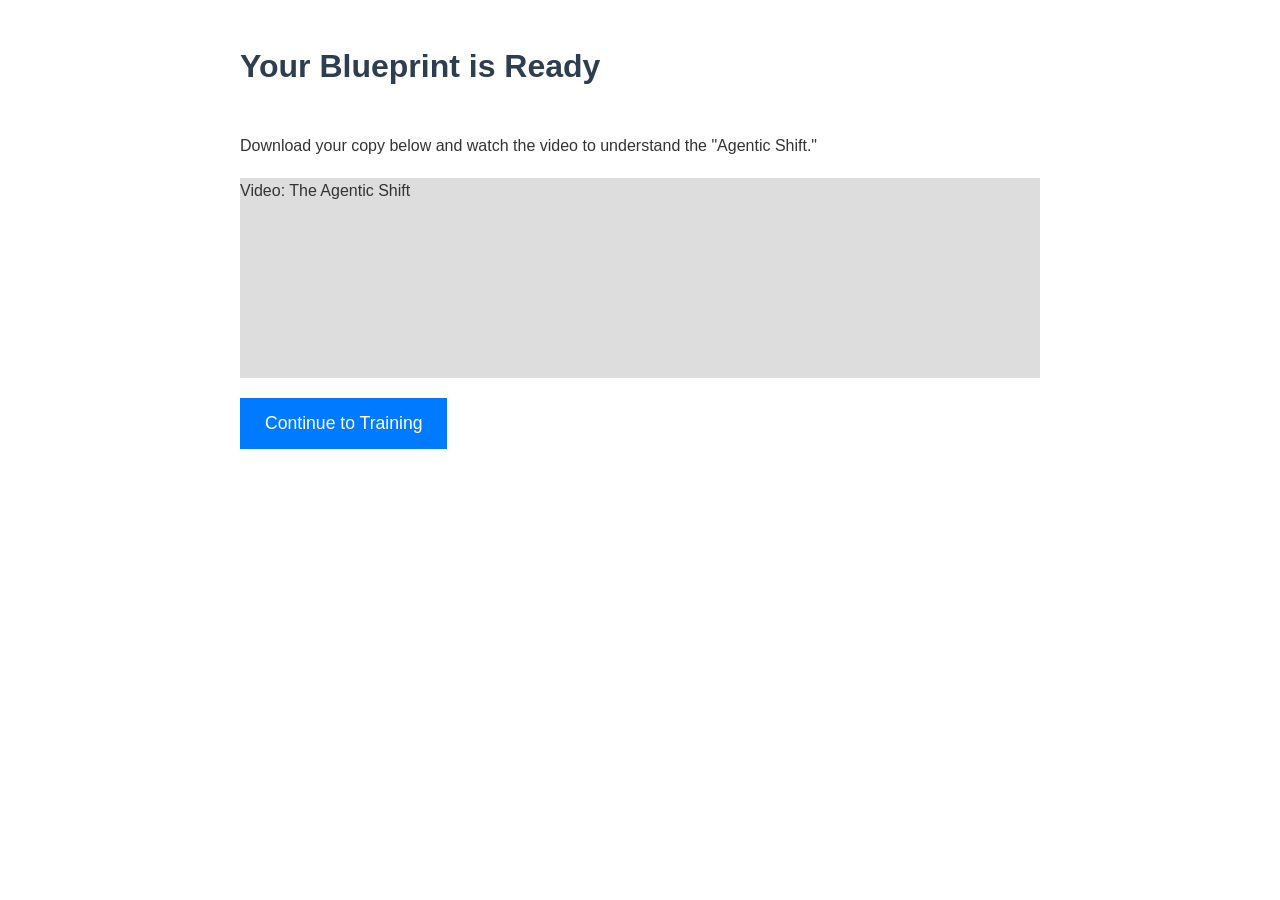
==== bridge.html @ 129f05c4 "Create bridge.html" ====
<!DOCTYPE html>
<html lang="en">
<head>
    <meta charset="UTF-8">
    <link rel="stylesheet" href="style.css">
    <title>Your Blueprint | The System Builder</title>
</head>
<body>
    <header>
        <h1>Your Blueprint is Ready</h1>
    </header>
    <main>
        <section>
            <p>Download your copy below and watch the video to understand the "Agentic Shift."</p>
            <!-- Placeholder for your video -->
            <div class="video-placeholder" style="background:#ddd; height:200px; margin:20px 0;">Video: The Agentic Shift</div>
            <button onclick="window.location.href='conversion.html'">Continue to Training</button>
        </section>
    </main>
</body>
</html>
---- style.css ----
body {
    font-family: sans-serif;
    line-height: 1.6;
    max-width: 800px;
    margin: 0 auto;
    padding: 20px;
    color: #333;
}

header, section {
    margin-bottom: 40px;
}

h1 { color: #2c3e50; }

button {
    background-color: #007bff;
    color: white;
    padding: 15px 25px;
    border: none;
    cursor: pointer;
    font-size: 1.1rem;
}

button:hover { background-color: #0056b3; }
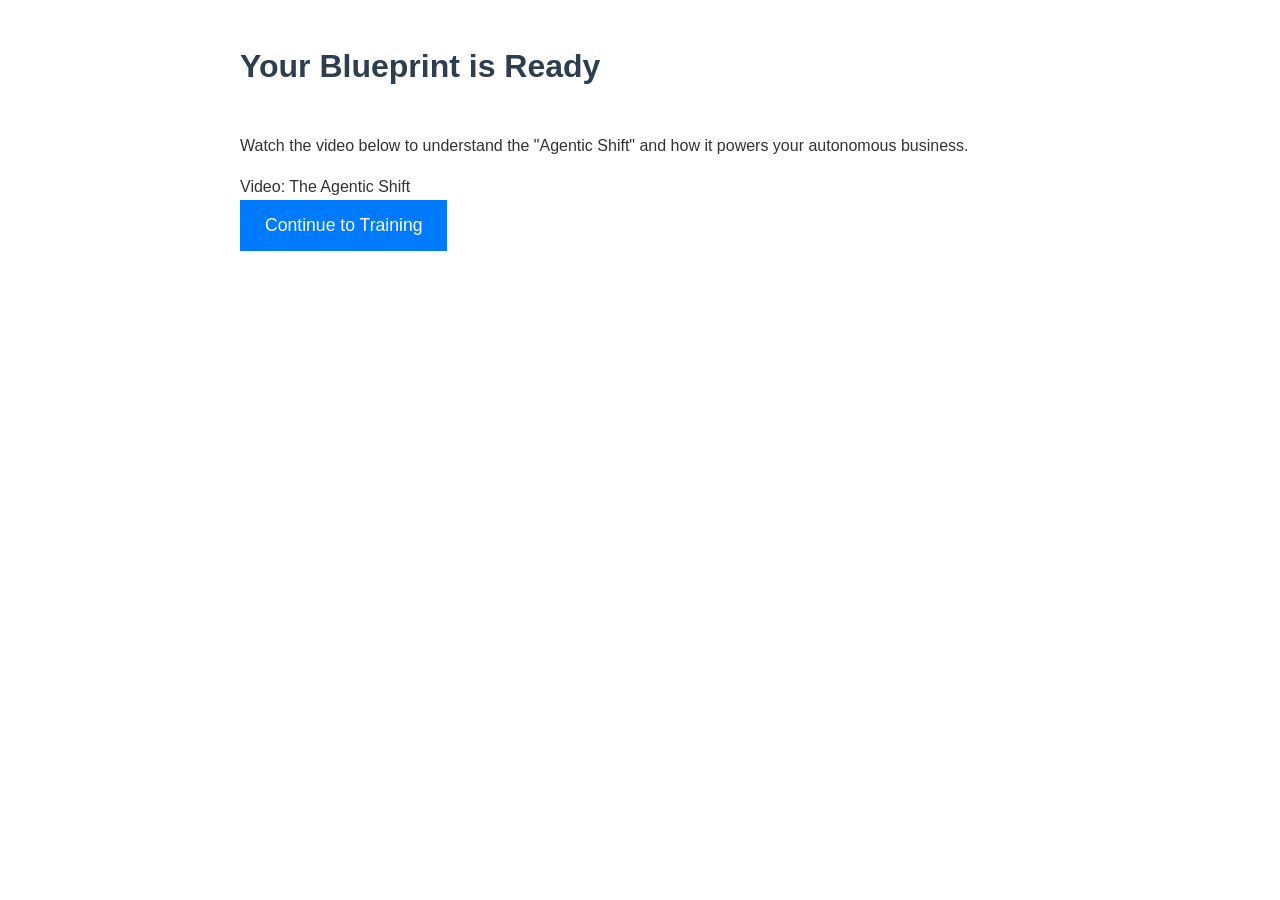
==== commit 24bcbdd5: "Update bridge.html" ====
--- a/bridge.html
+++ b/bridge.html
@@ -11,9 +11,8 @@
     </header>
     <main>
         <section>
-            <p>Download your copy below and watch the video to understand the "Agentic Shift."</p>
-            <!-- Placeholder for your video -->
-            <div class="video-placeholder" style="background:#ddd; height:200px; margin:20px 0;">Video: The Agentic Shift</div>
+            <p>Watch the video below to understand the "Agentic Shift" and how it powers your autonomous business.</p>
+            <div class="video-placeholder">Video: The Agentic Shift</div>
             <button onclick="window.location.href='conversion.html'">Continue to Training</button>
         </section>
     </main>
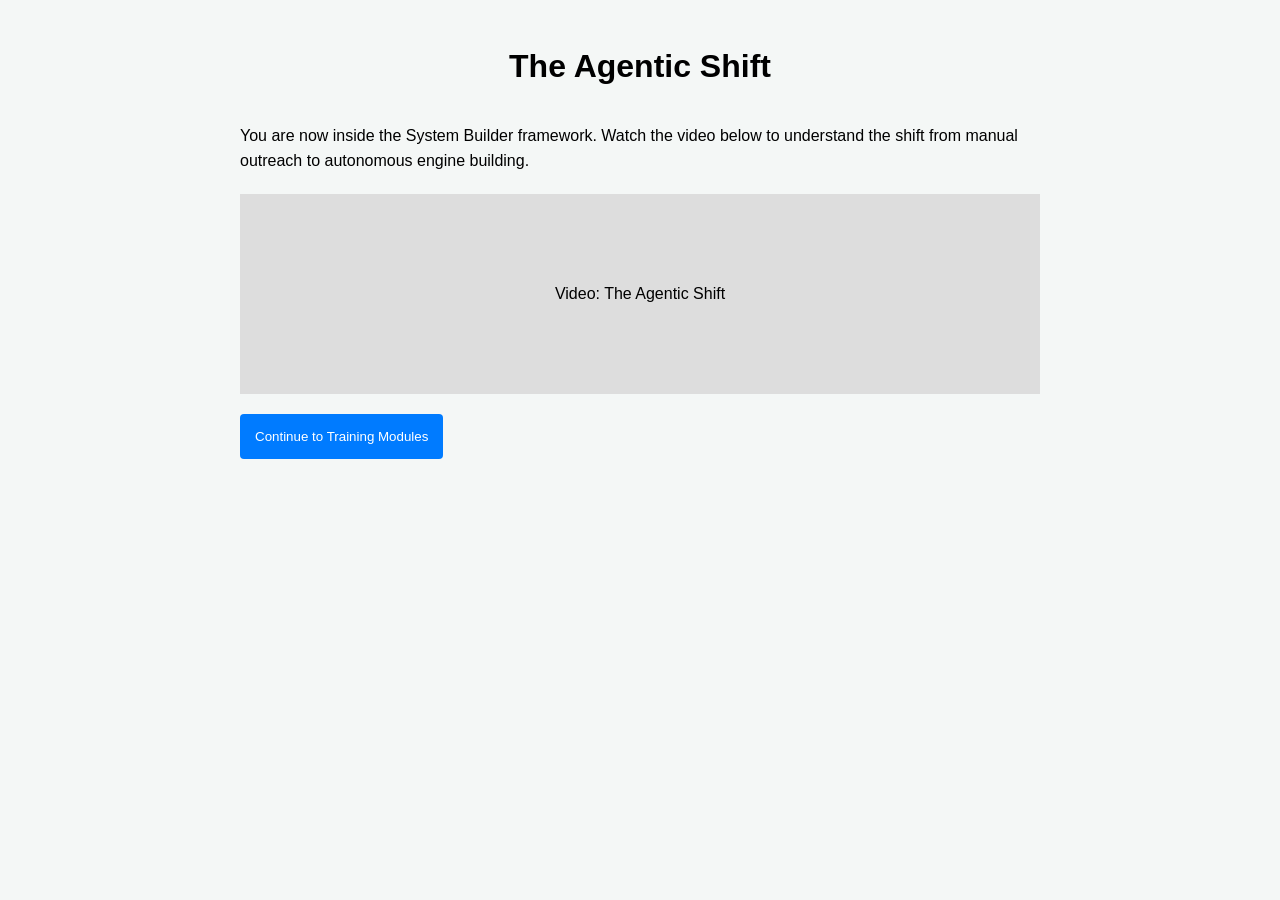
==== commit 1d25a59b: "Update bridge.html" ====
--- a/bridge.html
+++ b/bridge.html
@@ -3,17 +3,17 @@
 <head>
     <meta charset="UTF-8">
     <link rel="stylesheet" href="style.css">
-    <title>Your Blueprint | The System Builder</title>
+    <title>The Agentic Shift | The System Builder</title>
 </head>
 <body>
     <header>
-        <h1>Your Blueprint is Ready</h1>
+        <h1>The Agentic Shift</h1>
     </header>
     <main>
         <section>
-            <p>Watch the video below to understand the "Agentic Shift" and how it powers your autonomous business.</p>
+            <p>You are now inside the System Builder framework. Watch the video below to understand the shift from manual outreach to autonomous engine building.</p>
             <div class="video-placeholder">Video: The Agentic Shift</div>
-            <button onclick="window.location.href='conversion.html'">Continue to Training</button>
+            <button onclick="window.location.href='conversion.html'">Continue to Training Modules</button>
         </section>
     </main>
 </body>
--- a/style.css
+++ b/style.css
@@ -1,25 +1,6 @@
-body {
-    font-family: sans-serif;
-    line-height: 1.6;
-    max-width: 800px;
-    margin: 0 auto;
-    padding: 20px;
-    color: #333;
-}
-
-header, section {
-    margin-bottom: 40px;
-}
-
-h1 { color: #2c3e50; }
-
-button {
-    background-color: #007bff;
-    color: white;
-    padding: 15px 25px;
-    border: none;
-    cursor: pointer;
-    font-size: 1.1rem;
-}
-
-button:hover { background-color: #0056b3; }
+body { font-family: sans-serif; line-height: 1.6; max-width: 800px; margin: 0 auto; padding: 20px; background: #f4f7f6; }
+header { text-align: center; margin-bottom: 30px; }
+#lead-form { display: flex; flex-direction: column; gap: 10px; background: #fff; padding: 20px; border-radius: 8px; }
+input { padding: 12px; border: 1px solid #ccc; border-radius: 4px; }
+button { background: #007bff; color: white; padding: 15px; border: none; border-radius: 4px; cursor: pointer; }
+.video-placeholder { background: #ddd; height: 200px; margin: 20px 0; display: flex; align-items: center; justify-content: center; }
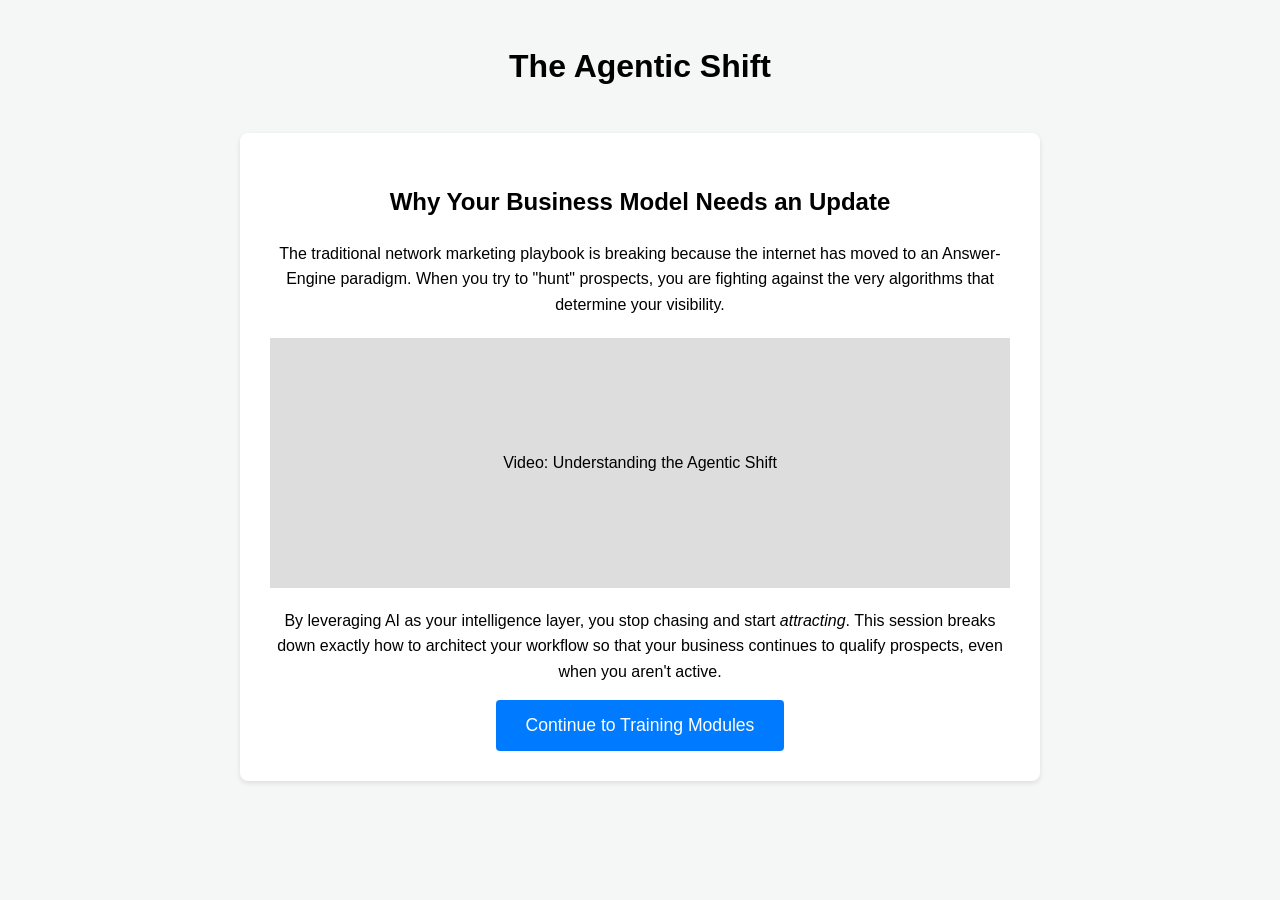
==== commit ed0ddb96: "Update bridge.html" ====
--- a/bridge.html
+++ b/bridge.html
@@ -6,15 +6,21 @@
     <title>The Agentic Shift | The System Builder</title>
 </head>
 <body>
-    <header>
-        <h1>The Agentic Shift</h1>
-    </header>
-    <main>
-        <section>
-            <p>You are now inside the System Builder framework. Watch the video below to understand the shift from manual outreach to autonomous engine building.</p>
-            <div class="video-placeholder">Video: The Agentic Shift</div>
+    <div class="container">
+        <header>
+            <h1>The Agentic Shift</h1>
+        </header>
+        
+        <section class="card">
+            <h2>Why Your Business Model Needs an Update</h2>
+            <p>The traditional network marketing playbook is breaking because the internet has moved to an Answer-Engine paradigm. When you try to "hunt" prospects, you are fighting against the very algorithms that determine your visibility.</p>
+            
+            <div class="video-placeholder">Video: Understanding the Agentic Shift</div>
+            
+            <p>By leveraging AI as your intelligence layer, you stop chasing and start <em>attracting</em>. This session breaks down exactly how to architect your workflow so that your business continues to qualify prospects, even when you aren't active.</p>
+            
             <button onclick="window.location.href='conversion.html'">Continue to Training Modules</button>
         </section>
-    </main>
+    </div>
 </body>
 </html>
--- a/style.css
+++ b/style.css
@@ -1,6 +1,5 @@
 body { font-family: sans-serif; line-height: 1.6; max-width: 800px; margin: 0 auto; padding: 20px; background: #f4f7f6; }
-header { text-align: center; margin-bottom: 30px; }
-#lead-form { display: flex; flex-direction: column; gap: 10px; background: #fff; padding: 20px; border-radius: 8px; }
-input { padding: 12px; border: 1px solid #ccc; border-radius: 4px; }
-button { background: #007bff; color: white; padding: 15px; border: none; border-radius: 4px; cursor: pointer; }
-.video-placeholder { background: #ddd; height: 200px; margin: 20px 0; display: flex; align-items: center; justify-content: center; }
+header { text-align: center; margin-bottom: 40px; }
+section { background: #fff; padding: 30px; border-radius: 8px; box-shadow: 0 2px 5px rgba(0,0,0,0.1); text-align: center; }
+button { background: #007bff; color: white; padding: 15px 30px; border: none; border-radius: 4px; cursor: pointer; font-size: 1.1rem; }
+.video-placeholder { background: #ddd; height: 250px; margin: 20px 0; display: flex; align-items: center; justify-content: center; }
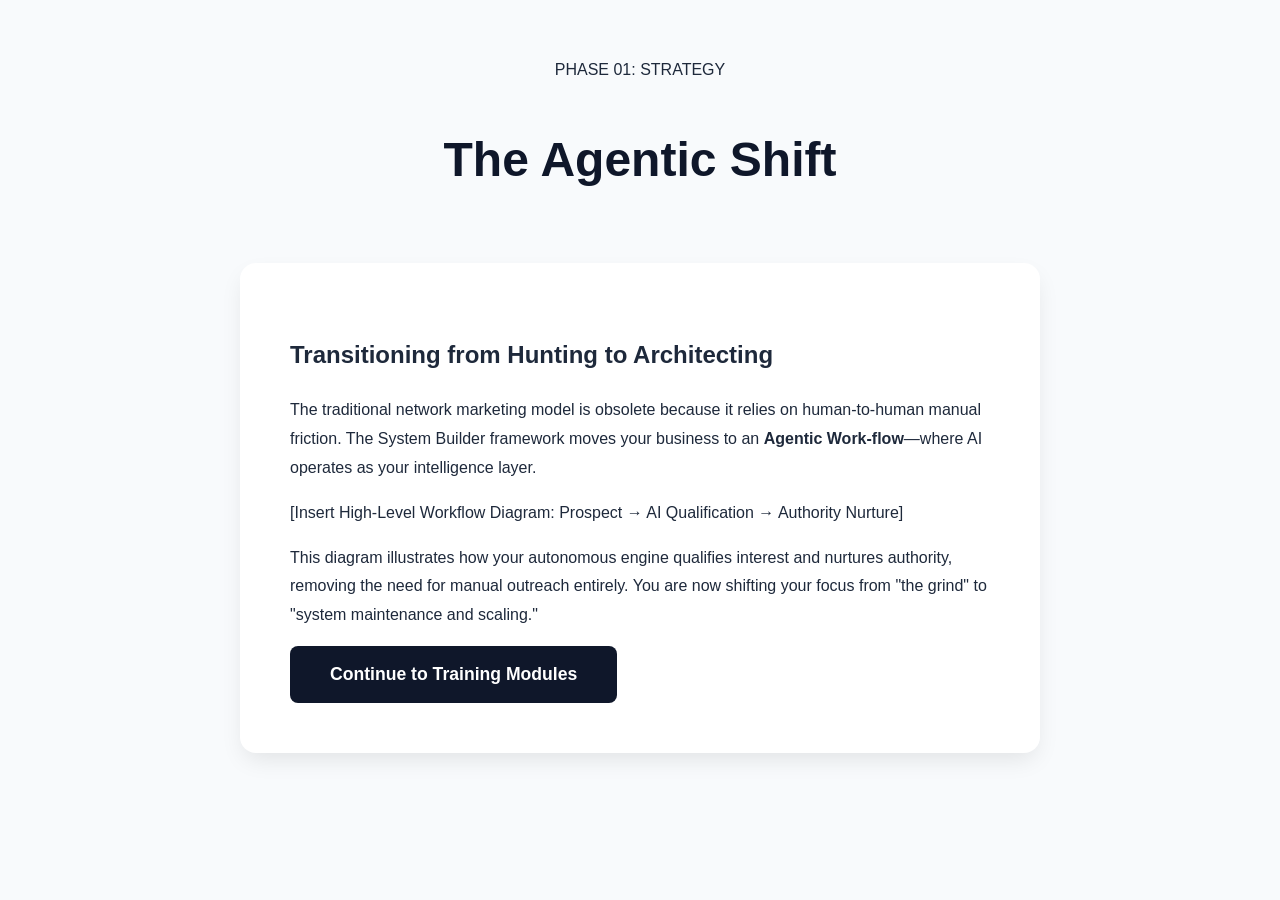
==== commit 40ae7075: "Update bridge.html" ====
--- a/bridge.html
+++ b/bridge.html
@@ -8,16 +8,20 @@
 <body>
     <div class="container">
         <header>
+            <p class="overline">PHASE 01: STRATEGY</p>
             <h1>The Agentic Shift</h1>
         </header>
         
         <section class="card">
-            <h2>Why Your Business Model Needs an Update</h2>
-            <p>The traditional network marketing playbook is breaking because the internet has moved to an Answer-Engine paradigm. When you try to "hunt" prospects, you are fighting against the very algorithms that determine your visibility.</p>
+            <h2>Transitioning from Hunting to Architecting</h2>
+            <p>The traditional network marketing model is obsolete because it relies on human-to-human manual friction. The System Builder framework moves your business to an <strong>Agentic Work-flow</strong>—where AI operates as your intelligence layer.</p>
             
-            <div class="video-placeholder">Video: Understanding the Agentic Shift</div>
+            <!-- Professional Diagram Placeholder -->
+            <div class="diagram-placeholder">
+                [Insert High-Level Workflow Diagram: Prospect → AI Qualification → Authority Nurture]
+            </div>
             
-            <p>By leveraging AI as your intelligence layer, you stop chasing and start <em>attracting</em>. This session breaks down exactly how to architect your workflow so that your business continues to qualify prospects, even when you aren't active.</p>
+            <p>This diagram illustrates how your autonomous engine qualifies interest and nurtures authority, removing the need for manual outreach entirely. You are now shifting your focus from "the grind" to "system maintenance and scaling."</p>
             
             <button onclick="window.location.href='conversion.html'">Continue to Training Modules</button>
         </section>
--- a/style.css
+++ b/style.css
@@ -1,5 +1,43 @@
-body { font-family: sans-serif; line-height: 1.6; max-width: 800px; margin: 0 auto; padding: 20px; background: #f4f7f6; }
-header { text-align: center; margin-bottom: 40px; }
-section { background: #fff; padding: 30px; border-radius: 8px; box-shadow: 0 2px 5px rgba(0,0,0,0.1); text-align: center; }
-button { background: #007bff; color: white; padding: 15px 30px; border: none; border-radius: 4px; cursor: pointer; font-size: 1.1rem; }
-.video-placeholder { background: #ddd; height: 250px; margin: 20px 0; display: flex; align-items: center; justify-content: center; }
+body { 
+    font-family: 'Inter', sans-serif; 
+    line-height: 1.8; 
+    background-color: #f8fafc; 
+    color: #1e293b; 
+    margin: 0; 
+    padding: 40px 20px; 
+}
+.container { max-width: 800px; margin: 0 auto; }
+header { text-align: center; margin-bottom: 60px; }
+h1 { font-size: 3rem; color: #0f172a; margin-bottom: 10px; }
+.subtitle { font-size: 1.25rem; color: #64748b; }
+.card { 
+    background: #ffffff; 
+    padding: 50px; 
+    border-radius: 16px; 
+    box-shadow: 0 10px 25px -5px rgba(0, 0, 0, 0.1); 
+}
+button { 
+    background: #0f172a; 
+    color: #ffffff; 
+    padding: 18px 40px; 
+    border: none; 
+    border-radius: 8px; 
+    cursor: pointer; 
+    font-size: 1.1rem; 
+    font-weight: 600;
+    transition: background 0.3s ease;
+}
+button:hover { background: #334155; }
+.video-placeholder { 
+    background: #e2e8f0; 
+    height: 300px; 
+    margin: 30px 0; 
+    display: flex; 
+    align-items: center; 
+    justify-content: center; 
+    border-radius: 12px;
+    font-weight: bold;
+    color: #94a3b8;
+}
+ul { margin: 30px 0; padding-left: 20px; }
+li { margin-bottom: 15px; }
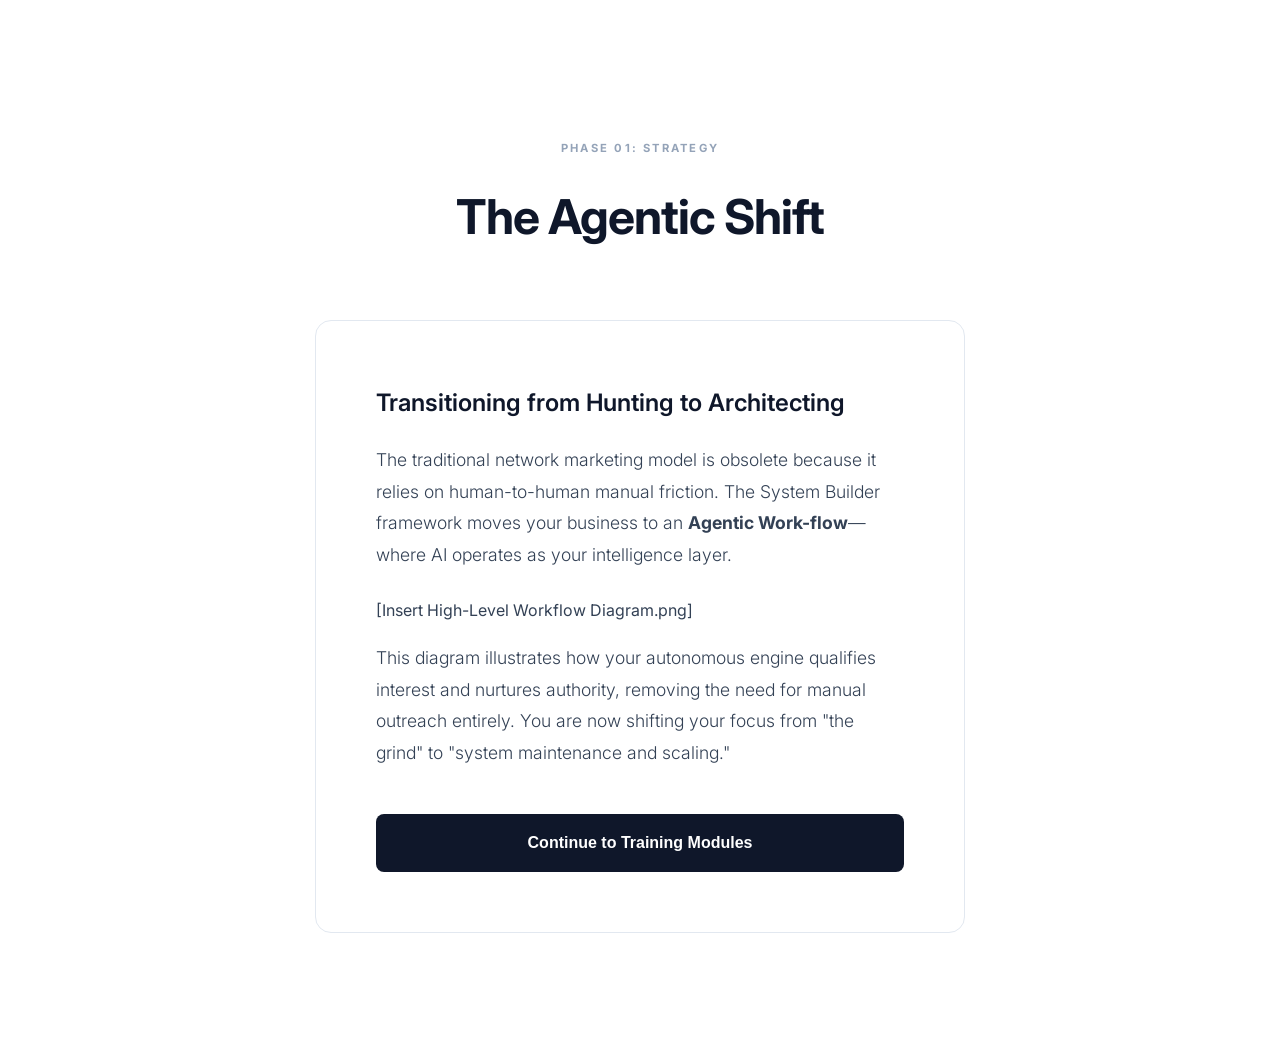
==== commit 5b7a0c4c: "Update bridge.html" ====
--- a/bridge.html
+++ b/bridge.html
@@ -18,7 +18,7 @@
             
             <!-- Professional Diagram Placeholder -->
             <div class="diagram-placeholder">
-                [Insert High-Level Workflow Diagram: Prospect → AI Qualification → Authority Nurture]
+                [Insert High-Level Workflow Diagram.png]
             </div>
             
             <p>This diagram illustrates how your autonomous engine qualifies interest and nurtures authority, removing the need for manual outreach entirely. You are now shifting your focus from "the grind" to "system maintenance and scaling."</p>
--- a/style.css
+++ b/style.css
@@ -1,43 +1,111 @@
+/* --- FOUNDATION --- */
+@import url('https://fonts.googleapis.com/css2?family=Inter:wght@300;400;600;700&display=swap');
+
 body { 
-    font-family: 'Inter', sans-serif; 
+    font-family: 'Inter', -apple-system, BlinkMacSystemFont, sans-serif; 
     line-height: 1.8; 
-    background-color: #f8fafc; 
-    color: #1e293b; 
+    background-color: #ffffff; /* Pure White Background */ 
+    color: #334155; /* Slate Gray Text for readability */
     margin: 0; 
-    padding: 40px 20px; 
+    padding: 80px 20px; /* Generous top/bottom padding for breathing room */
+    display: flex;
+    justify-content: center;
+    align-items: center;
+    min-height: 100vh;
 }
-.container { max-width: 800px; margin: 0 auto; }
-header { text-align: center; margin-bottom: 60px; }
-h1 { font-size: 3rem; color: #0f172a; margin-bottom: 10px; }
-.subtitle { font-size: 1.25rem; color: #64748b; }
+
+.container { 
+    max-width: 650px; /* Narrower measure for a professional, editorial feel */
+    width: 100%;
+}
+
+/* --- TYPOGRAPHY & HEADER --- */
+header { 
+    text-align: center; 
+    margin-bottom: 60px; 
+}
+
+.overline { 
+    text-transform: uppercase; 
+    letter-spacing: 0.2em; 
+    font-size: 0.7rem; 
+    font-weight: 700; 
+    color: #94a3b8; /* Lighter gray for the overline */ 
+    margin-bottom: 15px; 
+}
+
+h1 { 
+    font-size: 3rem; 
+    color: #0f172a; /* Almost black for strong title hierarchy */
+    margin: 0; 
+    font-weight: 700;
+    letter-spacing: -0.02em;
+}
+
+h2 {
+    color: #0f172a;
+    font-weight: 600;
+    margin-top: 0;
+    font-size: 1.5rem;
+}
+
+p {
+    margin-bottom: 25px;
+    font-weight: 300; /* Lighter font weight for body text adds elegance */
+    font-size: 1.1rem;
+}
+
+/* --- CARDS & CONTAINERS --- */
 .card { 
-    background: #ffffff; 
-    padding: 50px; 
+    background: #ffffff;
+    border: 1px solid #e2e8f0; /* Subtle border instead of harsh shadows */
+    padding: 60px; 
     border-radius: 16px; 
-    box-shadow: 0 10px 25px -5px rgba(0, 0, 0, 0.1); 
 }
+
+/* --- BUTTONS --- */
 button { 
     background: #0f172a; 
     color: #ffffff; 
-    padding: 18px 40px; 
+    padding: 20px 40px; 
     border: none; 
     border-radius: 8px; 
     cursor: pointer; 
-    font-size: 1.1rem; 
+    font-size: 1rem; 
     font-weight: 600;
-    transition: background 0.3s ease;
+    width: 100%;
+    transition: background-color 0.2s ease;
+    margin-top: 20px;
 }
-button:hover { background: #334155; }
-.video-placeholder { 
-    background: #e2e8f0; 
-    height: 300px; 
+
+button:hover { 
+    background-color: #334155; 
+}
+
+/* --- LISTS --- */
+ul { 
     margin: 30px 0; 
-    display: flex; 
-    align-items: center; 
-    justify-content: center; 
+    padding-left: 20px; 
+    color: #334155;
+}
+
+li { 
+    margin-bottom: 18px; 
+    font-size: 1.1rem;
+    font-weight: 300;
+}
+
+/* --- DIAGRAM/IMAGE AREA --- */
+.diagram-container {
+    margin: 40px 0;
     border-radius: 12px;
-    font-weight: bold;
-    color: #94a3b8;
+    overflow: hidden; /* Ensures image fits radius */
+    border: 1px solid #e2e8f0;
 }
-ul { margin: 30px 0; padding-left: 20px; }
-li { margin-bottom: 15px; }
+
+/* --- MOBILE RESPONSIVENESS --- */
+@media (max-width: 600px) {
+    body { padding: 40px 20px; }
+    .card { padding: 30px; }
+    h1 { font-size: 2.2rem; }
+}
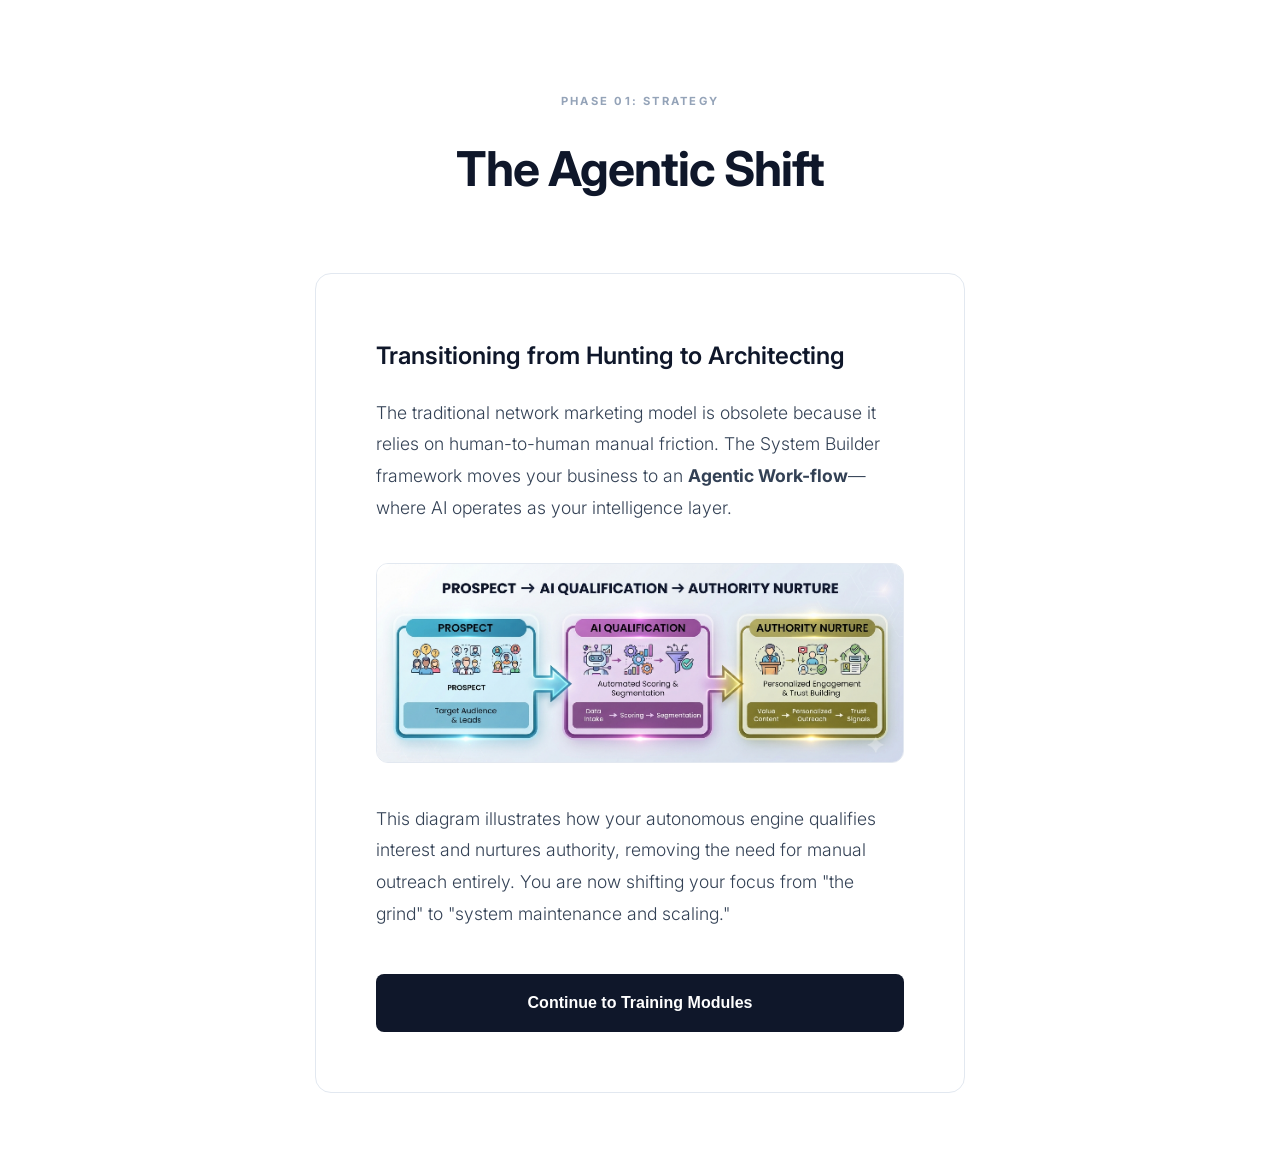
==== commit cc797cd7: "Update bridge.html" ====
--- a/bridge.html
+++ b/bridge.html
@@ -18,7 +18,9 @@
             
             <!-- Professional Diagram Placeholder -->
             <div class="diagram-placeholder">
-                [Insert High-Level Workflow Diagram.png]
+            <div class="diagram-container">
+    <img src="Insert High-Level Workflow Diagram.png" alt="Insert High-Level Workflow Diagram" style="width: 100%; display: block;">
+</div>
             </div>
             
             <p>This diagram illustrates how your autonomous engine qualifies interest and nurtures authority, removing the need for manual outreach entirely. You are now shifting your focus from "the grind" to "system maintenance and scaling."</p>
